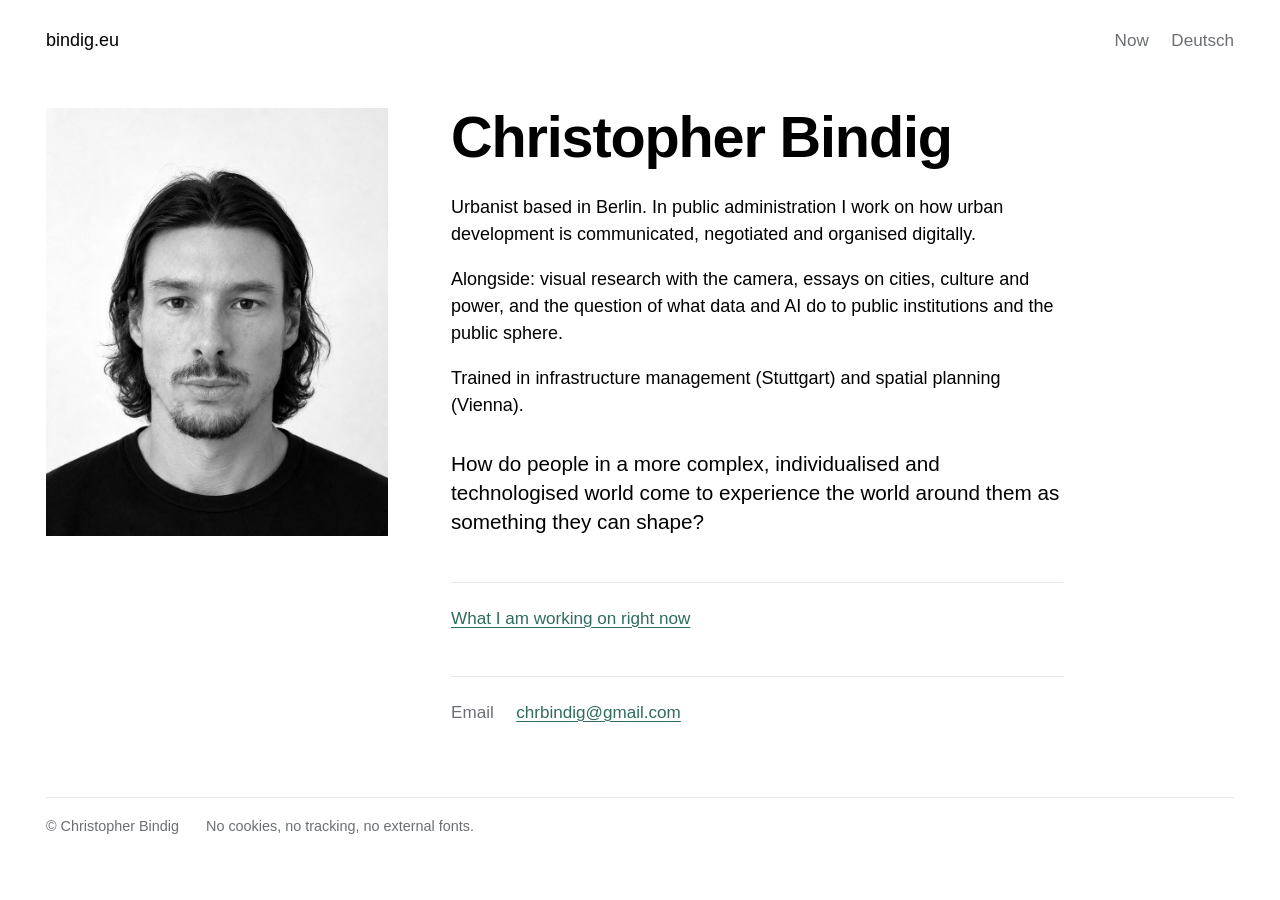
==== en/index.html @ d64b1f30 "Website V1: statische Seite DE/EN mit /now, Personendaten, Sitemap Co-Authored-By: Claude Fable 5.1 " ====
<!doctype html>
<html lang="en">
<head>
<meta charset="utf-8">
<meta name="viewport" content="width=device-width, initial-scale=1">
<title>Christopher Bindig – urbanist, Berlin</title>
<meta name="description" content="Christopher Bindig – urbanist in Berlin. Cities, public administration, digital systems, visual research, essays.">
<link rel="canonical" href="https://bindig.eu/en/">
<link rel="alternate" hreflang="de" href="https://bindig.eu/">
<link rel="alternate" hreflang="en" href="https://bindig.eu/en/">
<link rel="alternate" hreflang="x-default" href="https://bindig.eu/">
<link rel="stylesheet" href="/style.css">
<meta property="og:type" content="profile">
<meta property="og:title" content="Christopher Bindig – urbanist, Berlin">
<meta property="og:description" content="Cities, public administration, digital systems, visual research, essays.">
<meta property="og:url" content="https://bindig.eu/en/">
<meta property="og:image" content="https://bindig.eu/portrait.jpg">
<meta property="og:locale" content="en_GB">
<script type="application/ld+json">
{
  "@context": "https://schema.org",
  "@type": "Person",
  "@id": "https://bindig.eu/#person",
  "name": "Christopher Bindig",
  "url": "https://bindig.eu/",
  "image": "https://bindig.eu/portrait.jpg",
  "jobTitle": "Urbanist",
  "description": "Urbanist based in Berlin, working at the intersection of urban development, public administration and digital systems; visual research, essays.",
  "email": "mailto:chrbindig@gmail.com",
  "address": {"@type": "PostalAddress", "addressLocality": "Berlin", "addressCountry": "DE"},
  "alumniOf": [
    {"@type": "CollegeOrUniversity", "name": "TU Wien"},
    {"@type": "CollegeOrUniversity", "name": "Hochschule für Technik Stuttgart"}
  ],
  "knowsAbout": ["urban development", "spatial planning", "public participation", "public administration", "digital government", "visual research", "photography", "artificial intelligence"],
  "knowsLanguage": ["de", "en", "es"],
  "sameAs": []
}
</script>
</head>
<body>
<div class="page">
<header class="top">
  <a class="home" href="/en/" aria-current="page">bindig.eu</a>
  <nav aria-label="Navigation">
    <a href="/en/now/">Now</a>
    <a href="/" lang="de" hreflang="de">Deutsch</a>
  </nav>
</header>
<main>
  <figure class="portrait">
    <img src="/portrait.jpg" width="800" height="1000" alt="Portrait of Christopher Bindig, black-and-white photograph">
  </figure>
  <section class="bio">
    <h1>Christopher Bindig</h1>
    <p>Urbanist based in Berlin. In public administration I work on how urban development is communicated, negotiated and organised digitally.</p>
    <p>Alongside: visual research with the camera, essays on cities, culture and power, and the question of what data and AI do to public institutions and the public sphere.</p>
    <p>Trained in infrastructure management (Stuttgart) and spatial planning (Vienna).</p>
    <p class="question">How do people in a more complex, individualised and technologised world come to experience the world around them as something they can shape?</p>
    <div class="now-teaser">
      <a href="/en/now/">What I am working on right now</a>
    </div>
    <div class="contact">
      <dl>
        <dt>Email</dt><dd><a href="mailto:chrbindig@gmail.com">chrbindig@gmail.com</a></dd>
      </dl>
    </div>
  </section>
</main>
<footer class="bottom">
  <span>© Christopher Bindig</span>
  <span>No cookies, no tracking, no external fonts.</span>
</footer>
</div>
</body>
</html>
---- style.css ----
/* bindig.eu – ein Stylesheet, keine externen Anfragen */
:root{
  --paper:#ffffff;
  --ink:#000000;
  --muted:#6b6f73;
  --rule:#e4e6e7;
  --accent:#2f6b5e;
  --measure:34rem;
}
@media (prefers-color-scheme: dark){
  :root{--paper:#111213;--ink:#f2f2f0;--muted:#9a9ea2;--rule:#2a2c2e;--accent:#7fb8a8;}
}
*{box-sizing:border-box}
html{font-size:112.5%}
body{
  margin:0;background:var(--paper);color:var(--ink);
  font-family:"Helvetica Neue",Helvetica,Arial,sans-serif;
  line-height:1.5;-webkit-font-smoothing:antialiased;
}
a{color:var(--accent);text-decoration:underline;text-decoration-thickness:1px;text-underline-offset:.15em}
a:hover{text-decoration-thickness:2px}
a:focus-visible{outline:2px solid var(--accent);outline-offset:3px}
.page{max-width:68rem;margin:0 auto;padding:1.5rem 1rem 3rem}
header.top{display:flex;justify-content:space-between;align-items:baseline;gap:1rem;margin-bottom:3rem}
header.top .home{color:var(--ink);text-decoration:none;font-size:1rem}
header.top nav{display:flex;gap:1.25rem;font-size:.95rem}
header.top nav a{color:var(--muted);text-decoration:none}
header.top nav a[aria-current="page"]{color:var(--ink)}
header.top nav a:hover{color:var(--accent)}
main{display:grid;grid-template-columns:1fr;gap:2rem}
@media (min-width:46rem){main{grid-template-columns:minmax(14rem,19rem) 1fr;gap:3.5rem;align-items:start}}
figure.portrait{margin:0}
figure.portrait img{display:block;width:100%;height:auto;filter:grayscale(1);aspect-ratio:4/5;object-fit:cover}
figure.portrait figcaption{font-size:.8rem;color:var(--muted);margin-top:.5rem}
h1{font-weight:700;font-size:clamp(2rem,5.5vw,3.2rem);line-height:1.02;letter-spacing:-.02em;margin:0 0 1.5rem}
.bio p{max-width:var(--measure);margin:0 0 1rem;font-size:1rem}
.bio p.question{margin-top:1.75rem;font-size:1.15rem;line-height:1.4;color:var(--ink)}
.now-teaser{max-width:var(--measure);margin-top:2.5rem;padding-top:1.25rem;border-top:1px solid var(--rule);font-size:.95rem;color:var(--muted)}
.now-teaser a{color:var(--accent)}
.contact{max-width:var(--measure);margin-top:2.5rem;padding-top:1.25rem;border-top:1px solid var(--rule);font-size:.95rem}
.contact dl{margin:0;display:grid;grid-template-columns:max-content 1fr;gap:.25rem 1.25rem}
.contact dt{color:var(--muted)}.contact dd{margin:0}
footer.bottom{margin-top:4rem;padding-top:1rem;border-top:1px solid var(--rule);font-size:.8rem;color:var(--muted);display:flex;flex-wrap:wrap;gap:.5rem 1.5rem}
footer.bottom a{color:var(--muted)}
.now h1{font-size:clamp(1.8rem,4vw,2.4rem)}
.now .stamp{color:var(--muted);font-size:.9rem;margin:-1rem 0 1.5rem}
.now ul{max-width:var(--measure);padding-left:1.1rem;margin:0}
.now li{margin-bottom:.6rem}
.sections{max-width:var(--measure);margin-top:2.5rem;padding-top:1.25rem;border-top:1px solid var(--rule);font-size:.95rem;color:var(--muted)}
@media (prefers-reduced-motion:no-preference){a{transition:text-decoration-thickness .12s}}
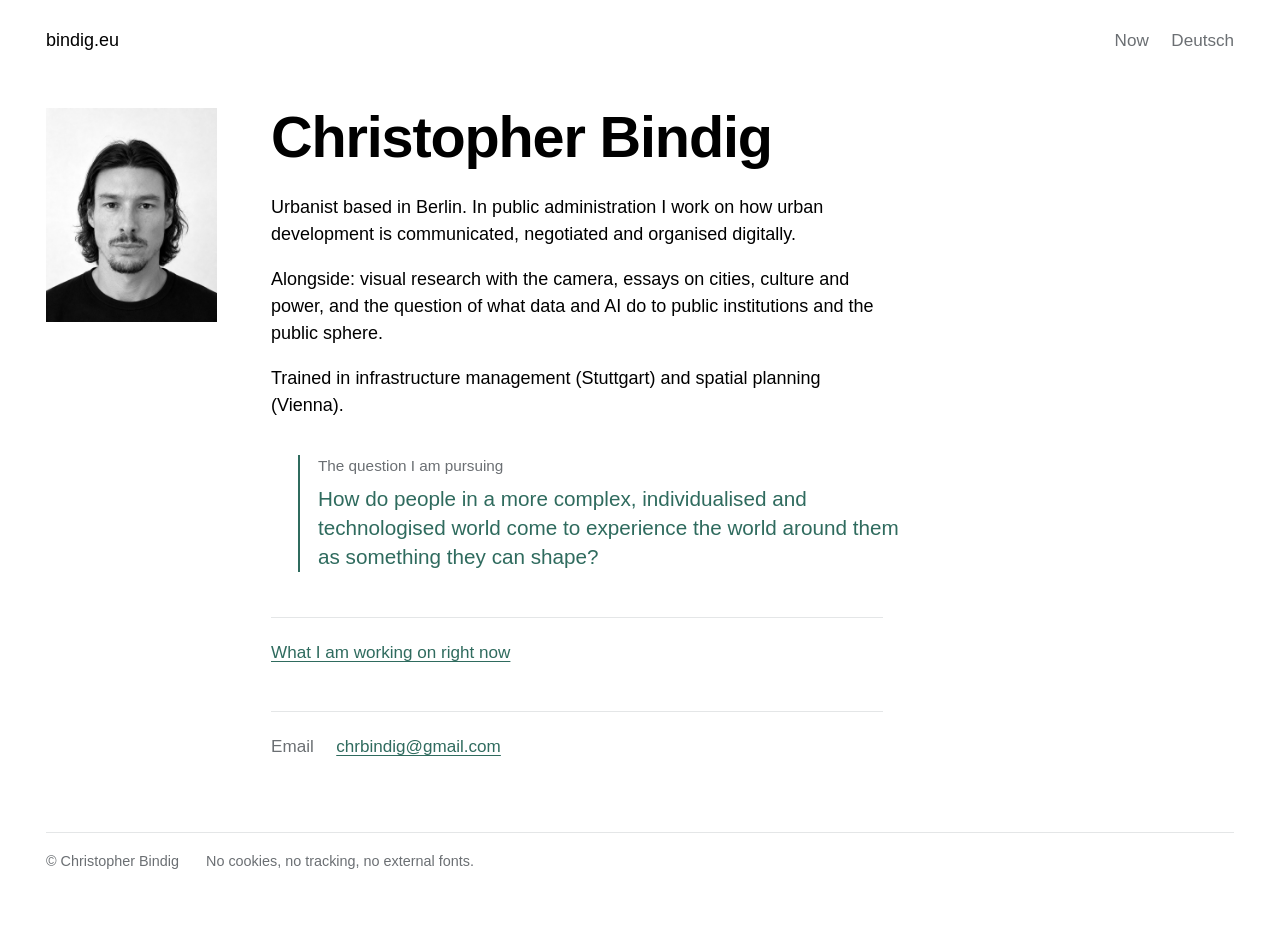
==== commit 341d9d0f: "Leitfrage als eingerückter Block mit Überschrift Co-Authored-By: Claude Fable 5.1 <noreply@anthropic" ====
--- a/en/index.html
+++ b/en/index.html
@@ -56,7 +56,10 @@
     <p>Urbanist based in Berlin. In public administration I work on how urban development is communicated, negotiated and organised digitally.</p>
     <p>Alongside: visual research with the camera, essays on cities, culture and power, and the question of what data and AI do to public institutions and the public sphere.</p>
     <p>Trained in infrastructure management (Stuttgart) and spatial planning (Vienna).</p>
-    <p class="question">How do people in a more complex, individualised and technologised world come to experience the world around them as something they can shape?</p>
+    <aside class="question">
+      <h2>The question I am pursuing</h2>
+      <p>How do people in a more complex, individualised and technologised world come to experience the world around them as something they can shape?</p>
+    </aside>
     <div class="now-teaser">
       <a href="/en/now/">What I am working on right now</a>
     </div>
--- a/style.css
+++ b/style.css
@@ -28,13 +28,16 @@
 header.top nav a[aria-current="page"]{color:var(--ink)}
 header.top nav a:hover{color:var(--accent)}
 main{display:grid;grid-template-columns:1fr;gap:2rem}
-@media (min-width:46rem){main{grid-template-columns:minmax(14rem,19rem) 1fr;gap:3.5rem;align-items:start}}
-figure.portrait{margin:0}
+@media (min-width:46rem){main{grid-template-columns:9.5rem 1fr;gap:3rem;align-items:start}}
+figure.portrait{margin:0;width:9.5rem}
 figure.portrait img{display:block;width:100%;height:auto;filter:grayscale(1);aspect-ratio:4/5;object-fit:cover}
 figure.portrait figcaption{font-size:.8rem;color:var(--muted);margin-top:.5rem}
 h1{font-weight:700;font-size:clamp(2rem,5.5vw,3.2rem);line-height:1.02;letter-spacing:-.02em;margin:0 0 1.5rem}
 .bio p{max-width:var(--measure);margin:0 0 1rem;font-size:1rem}
-.bio p.question{margin-top:1.75rem;font-size:1.15rem;line-height:1.4;color:var(--ink)}
+.question{max-width:var(--measure);margin:2rem 0 0 1.5rem;padding-left:1rem;border-left:2px solid var(--accent);color:var(--accent)}
+.question h2{font-size:.85rem;font-weight:400;margin:0 0 .4rem;color:var(--muted)}
+.question p{margin:0;font-size:1.15rem;line-height:1.4;color:var(--accent)}
+@media (max-width:46rem){.question{margin-left:.5rem}}
 .now-teaser{max-width:var(--measure);margin-top:2.5rem;padding-top:1.25rem;border-top:1px solid var(--rule);font-size:.95rem;color:var(--muted)}
 .now-teaser a{color:var(--accent)}
 .contact{max-width:var(--measure);margin-top:2.5rem;padding-top:1.25rem;border-top:1px solid var(--rule);font-size:.95rem}
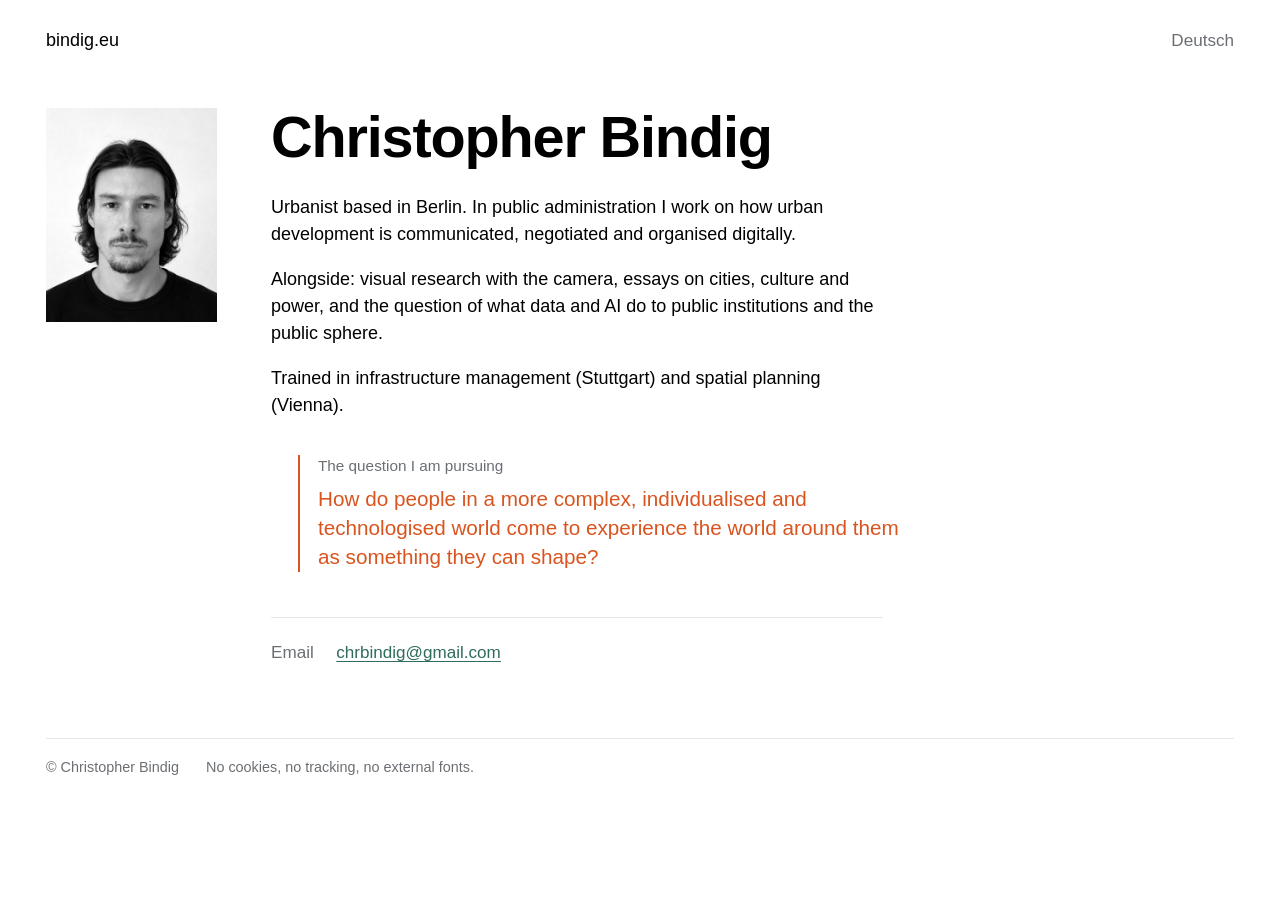
==== commit 48b407d0: "Now-Seiten vorerst entfernt" ====
--- a/en/index.html
+++ b/en/index.html
@@ -43,7 +43,6 @@
 <header class="top">
   <a class="home" href="/en/" aria-current="page">bindig.eu</a>
   <nav aria-label="Navigation">
-    <a href="/en/now/">Now</a>
     <a href="/" lang="de" hreflang="de">Deutsch</a>
   </nav>
 </header>
@@ -60,9 +59,6 @@
       <h2>The question I am pursuing</h2>
       <p>How do people in a more complex, individualised and technologised world come to experience the world around them as something they can shape?</p>
     </aside>
-    <div class="now-teaser">
-      <a href="/en/now/">What I am working on right now</a>
-    </div>
     <div class="contact">
       <dl>
         <dt>Email</dt><dd><a href="mailto:chrbindig@gmail.com">chrbindig@gmail.com</a></dd>
--- a/style.css
+++ b/style.css
@@ -5,10 +5,11 @@
   --muted:#6b6f73;
   --rule:#e4e6e7;
   --accent:#2f6b5e;
+  --question:#d9541e;
   --measure:34rem;
 }
 @media (prefers-color-scheme: dark){
-  :root{--paper:#111213;--ink:#f2f2f0;--muted:#9a9ea2;--rule:#2a2c2e;--accent:#7fb8a8;}
+  :root{--paper:#111213;--ink:#f2f2f0;--muted:#9a9ea2;--rule:#2a2c2e;--accent:#7fb8a8;--question:#f08a4b;}
 }
 *{box-sizing:border-box}
 html{font-size:112.5%}
@@ -34,9 +35,9 @@
 figure.portrait figcaption{font-size:.8rem;color:var(--muted);margin-top:.5rem}
 h1{font-weight:700;font-size:clamp(2rem,5.5vw,3.2rem);line-height:1.02;letter-spacing:-.02em;margin:0 0 1.5rem}
 .bio p{max-width:var(--measure);margin:0 0 1rem;font-size:1rem}
-.question{max-width:var(--measure);margin:2rem 0 0 1.5rem;padding-left:1rem;border-left:2px solid var(--accent);color:var(--accent)}
+.question{max-width:var(--measure);margin:2rem 0 0 1.5rem;padding-left:1rem;border-left:2px solid var(--question);color:var(--question)}
 .question h2{font-size:.85rem;font-weight:400;margin:0 0 .4rem;color:var(--muted)}
-.question p{margin:0;font-size:1.15rem;line-height:1.4;color:var(--accent)}
+.question p{margin:0;font-size:1.15rem;line-height:1.4;color:var(--question)}
 @media (max-width:46rem){.question{margin-left:.5rem}}
 .now-teaser{max-width:var(--measure);margin-top:2.5rem;padding-top:1.25rem;border-top:1px solid var(--rule);font-size:.95rem;color:var(--muted)}
 .now-teaser a{color:var(--accent)}
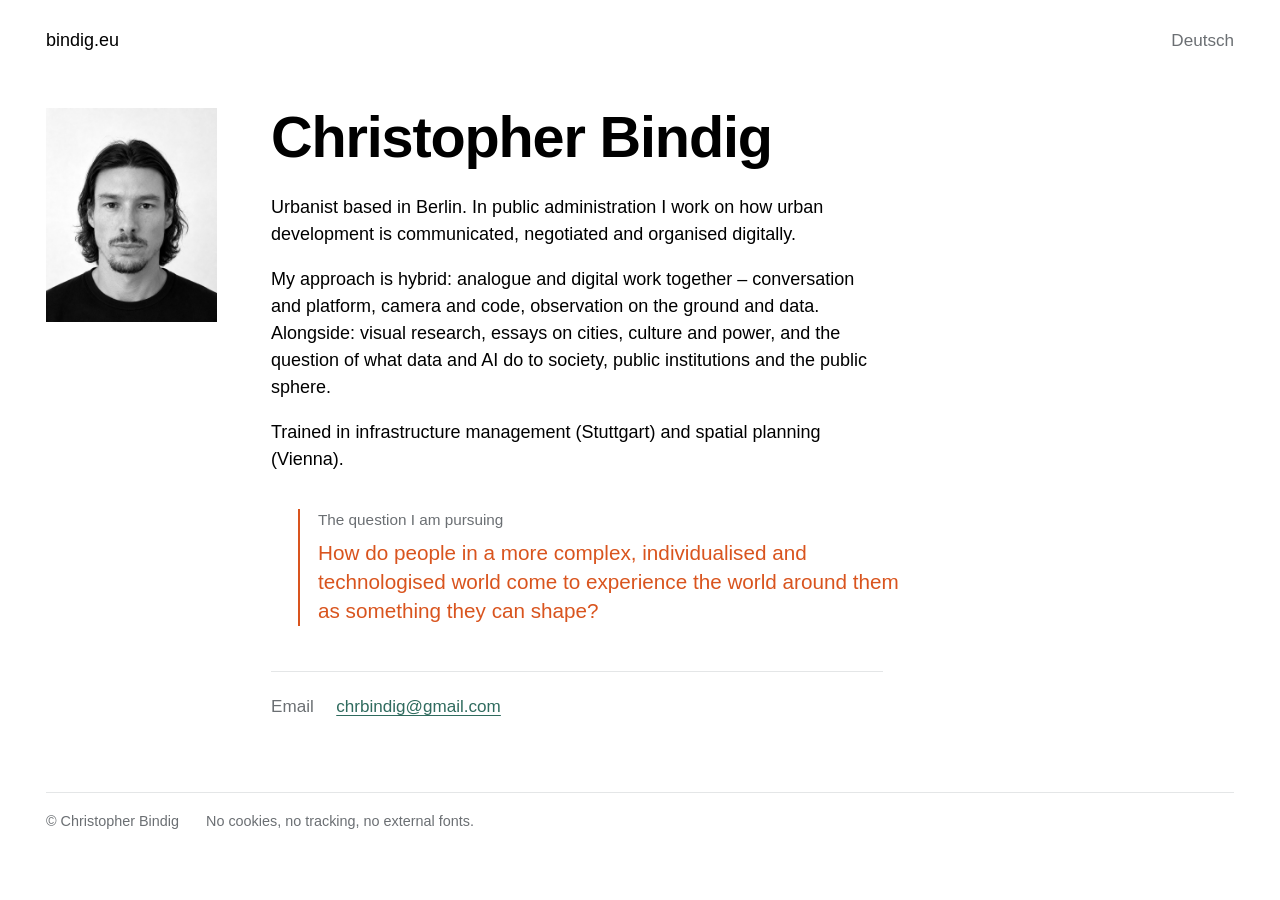
==== commit ba60f7f6: "Bio: hybrider Ansatz analog/digital, Gesellschaft ergänzt" ====
--- a/en/index.html
+++ b/en/index.html
@@ -32,7 +32,7 @@
     {"@type": "CollegeOrUniversity", "name": "TU Wien"},
     {"@type": "CollegeOrUniversity", "name": "Hochschule für Technik Stuttgart"}
   ],
-  "knowsAbout": ["urban development", "spatial planning", "public participation", "public administration", "digital government", "visual research", "photography", "artificial intelligence"],
+  "knowsAbout": ["urban development", "spatial planning", "public participation", "public administration", "digital government", "visual research", "photography", "data", "artificial intelligence", "society"],
   "knowsLanguage": ["de", "en", "es"],
   "sameAs": []
 }
@@ -53,7 +53,7 @@
   <section class="bio">
     <h1>Christopher Bindig</h1>
     <p>Urbanist based in Berlin. In public administration I work on how urban development is communicated, negotiated and organised digitally.</p>
-    <p>Alongside: visual research with the camera, essays on cities, culture and power, and the question of what data and AI do to public institutions and the public sphere.</p>
+    <p>My approach is hybrid: analogue and digital work together – conversation and platform, camera and code, observation on the ground and data. Alongside: visual research, essays on cities, culture and power, and the question of what data and AI do to society, public institutions and the public sphere.</p>
     <p>Trained in infrastructure management (Stuttgart) and spatial planning (Vienna).</p>
     <aside class="question">
       <h2>The question I am pursuing</h2>
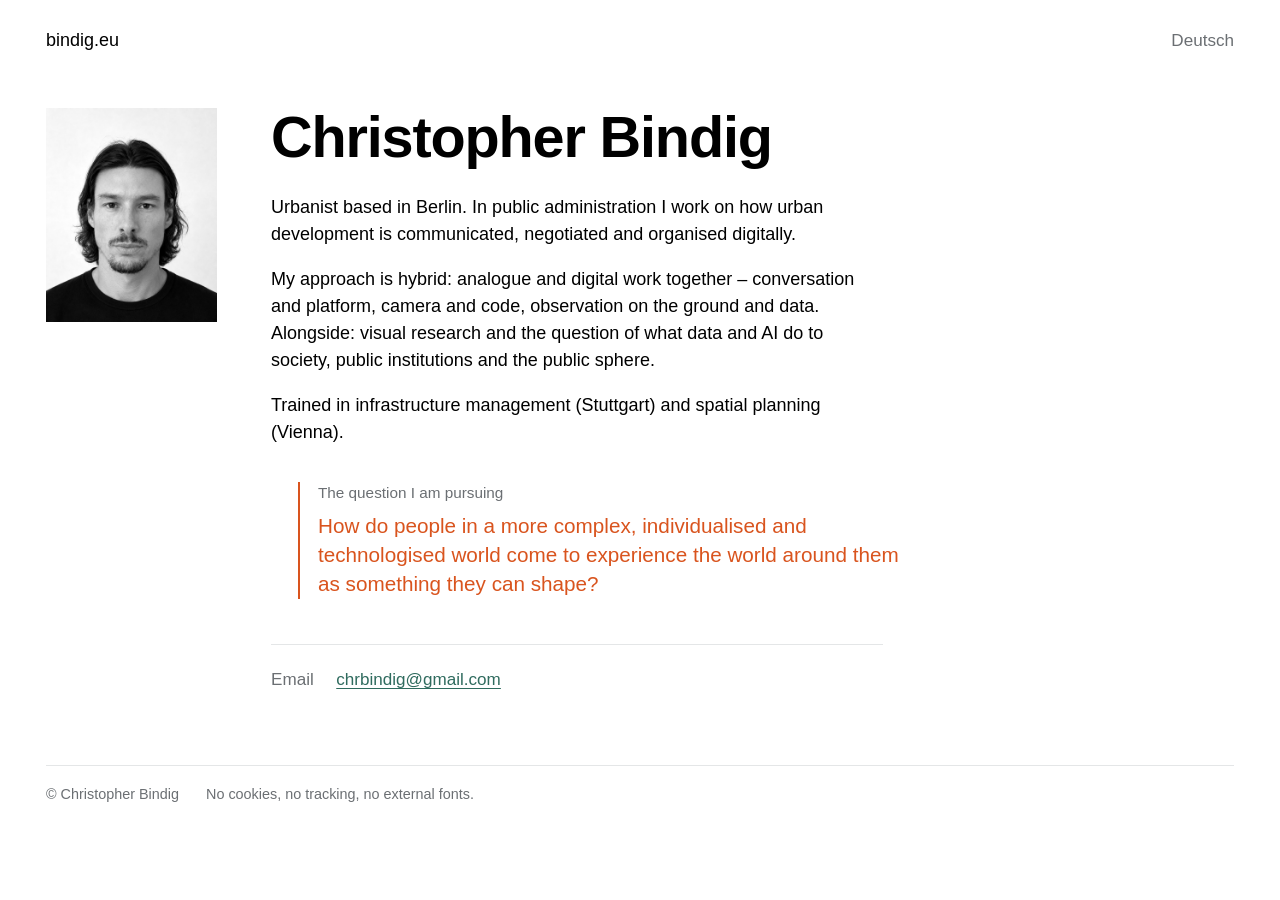
==== commit c56befe3: "Bio: Essays herausgenommen" ====
--- a/en/index.html
+++ b/en/index.html
@@ -4,15 +4,18 @@
 <meta charset="utf-8">
 <meta name="viewport" content="width=device-width, initial-scale=1">
 <title>Christopher Bindig – urbanist, Berlin</title>
-<meta name="description" content="Christopher Bindig – urbanist in Berlin. Cities, public administration, digital systems, visual research, essays.">
+<meta name="description" content="Christopher Bindig – urbanist in Berlin. Cities, public administration, digital systems, visual research.">
 <link rel="canonical" href="https://bindig.eu/en/">
 <link rel="alternate" hreflang="de" href="https://bindig.eu/">
 <link rel="alternate" hreflang="en" href="https://bindig.eu/en/">
 <link rel="alternate" hreflang="x-default" href="https://bindig.eu/">
 <link rel="stylesheet" href="/style.css">
+<link rel="icon" href="/favicon.svg" type="image/svg+xml">
+<link rel="icon" href="/favicon-32.png" sizes="32x32" type="image/png">
+<link rel="apple-touch-icon" href="/apple-touch-icon.png">
 <meta property="og:type" content="profile">
 <meta property="og:title" content="Christopher Bindig – urbanist, Berlin">
-<meta property="og:description" content="Cities, public administration, digital systems, visual research, essays.">
+<meta property="og:description" content="Cities, public administration, digital systems, visual research.">
 <meta property="og:url" content="https://bindig.eu/en/">
 <meta property="og:image" content="https://bindig.eu/portrait.jpg">
 <meta property="og:locale" content="en_GB">
@@ -25,7 +28,7 @@
   "url": "https://bindig.eu/",
   "image": "https://bindig.eu/portrait.jpg",
   "jobTitle": "Urbanist",
-  "description": "Urbanist based in Berlin, working at the intersection of urban development, public administration and digital systems; visual research, essays.",
+  "description": "Urbanist based in Berlin, working at the intersection of urban development, public administration and digital systems; visual research.",
   "email": "mailto:chrbindig@gmail.com",
   "address": {"@type": "PostalAddress", "addressLocality": "Berlin", "addressCountry": "DE"},
   "alumniOf": [
@@ -53,7 +56,7 @@
   <section class="bio">
     <h1>Christopher Bindig</h1>
     <p>Urbanist based in Berlin. In public administration I work on how urban development is communicated, negotiated and organised digitally.</p>
-    <p>My approach is hybrid: analogue and digital work together – conversation and platform, camera and code, observation on the ground and data. Alongside: visual research, essays on cities, culture and power, and the question of what data and AI do to society, public institutions and the public sphere.</p>
+    <p>My approach is hybrid: analogue and digital work together – conversation and platform, camera and code, observation on the ground and data. Alongside: visual research and the question of what data and AI do to society, public institutions and the public sphere.</p>
     <p>Trained in infrastructure management (Stuttgart) and spatial planning (Vienna).</p>
     <aside class="question">
       <h2>The question I am pursuing</h2>
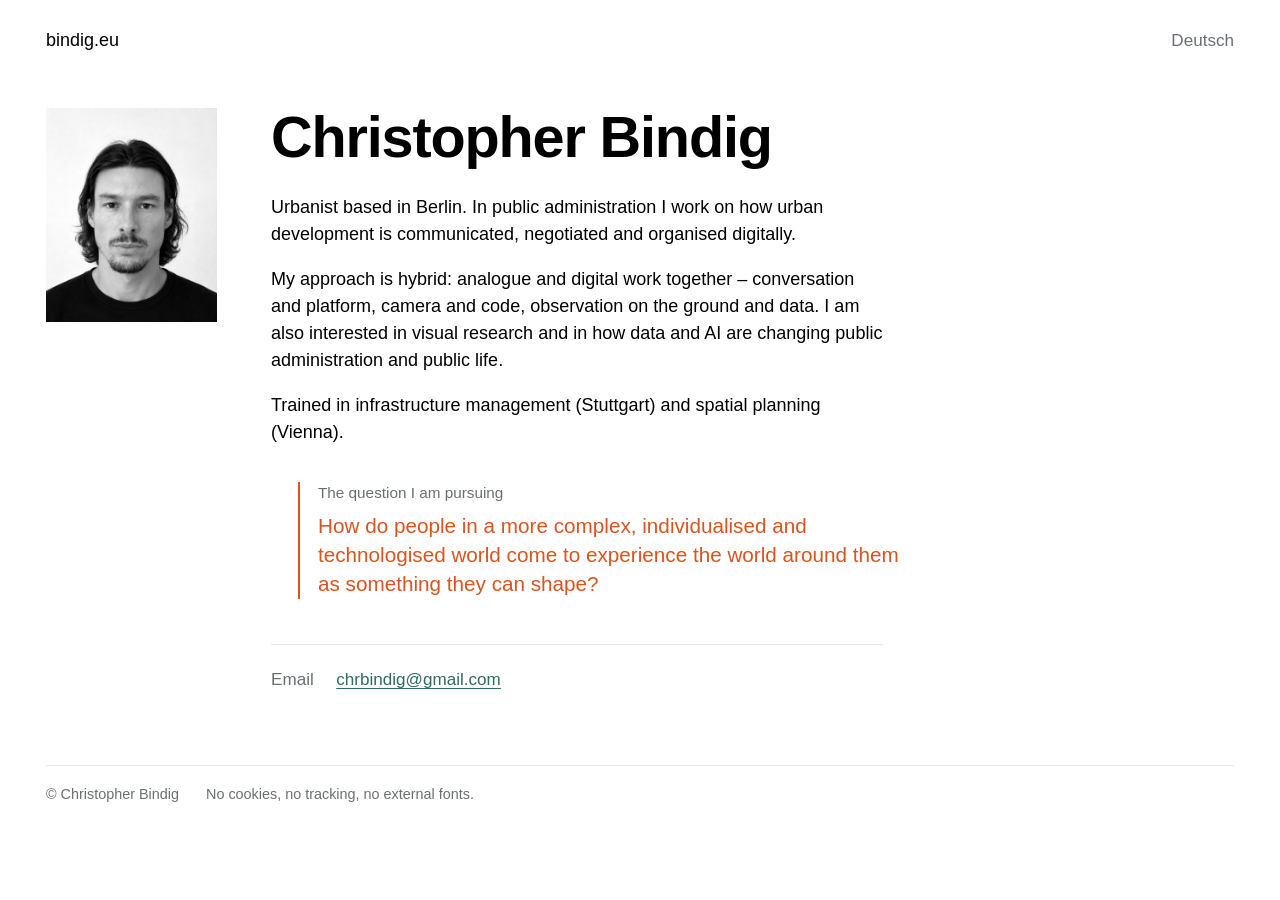
==== commit 9a49f2d4: "Bio: Satz zu Daten und KI neutraler" ====
--- a/en/index.html
+++ b/en/index.html
@@ -56,7 +56,7 @@
   <section class="bio">
     <h1>Christopher Bindig</h1>
     <p>Urbanist based in Berlin. In public administration I work on how urban development is communicated, negotiated and organised digitally.</p>
-    <p>My approach is hybrid: analogue and digital work together – conversation and platform, camera and code, observation on the ground and data. Alongside: visual research and the question of what data and AI do to society, public institutions and the public sphere.</p>
+    <p>My approach is hybrid: analogue and digital work together – conversation and platform, camera and code, observation on the ground and data. I am also interested in visual research and in how data and AI are changing public administration and public life.</p>
     <p>Trained in infrastructure management (Stuttgart) and spatial planning (Vienna).</p>
     <aside class="question">
       <h2>The question I am pursuing</h2>
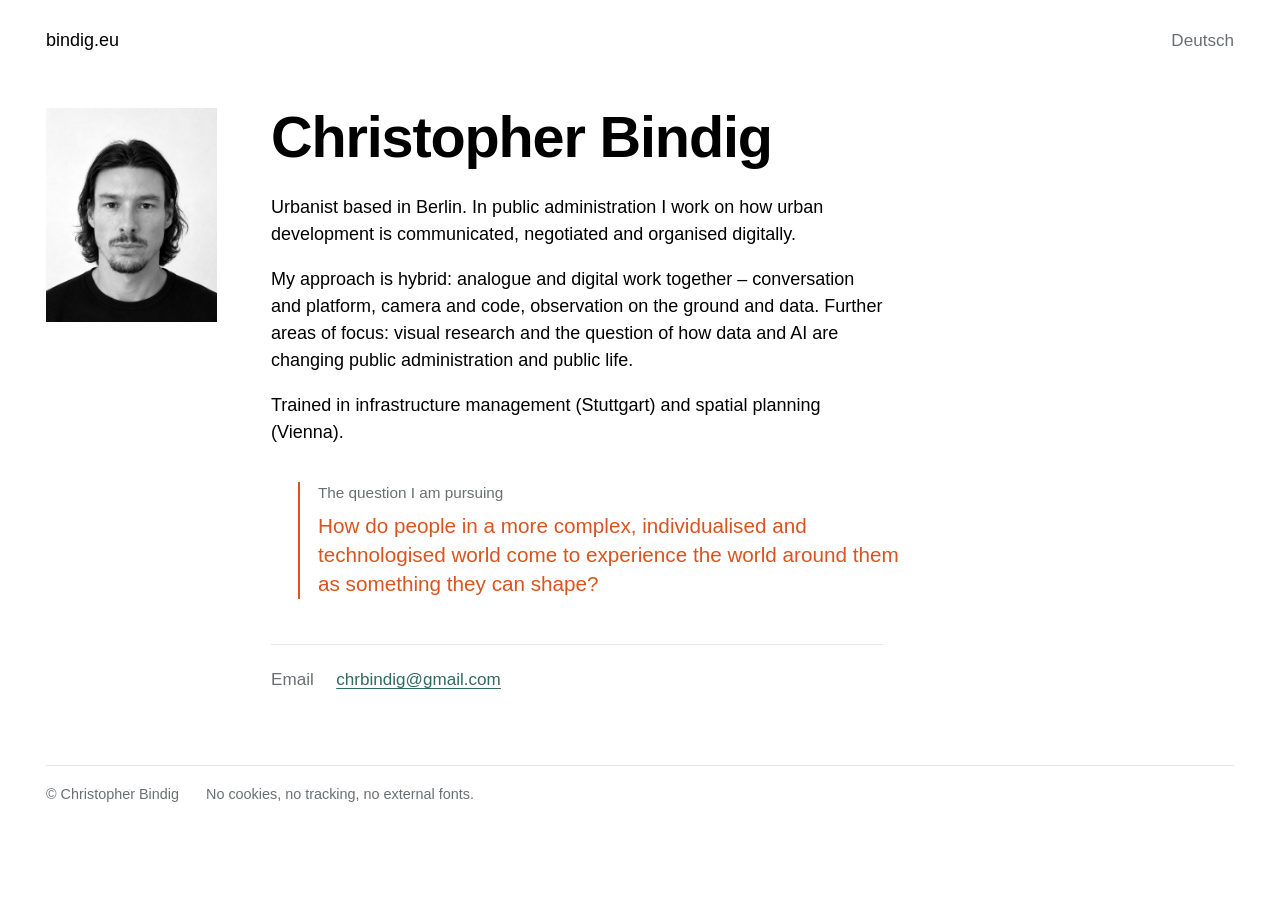
==== commit 74bdce3f: "Bio: weitere Schwerpunkte" ====
--- a/en/index.html
+++ b/en/index.html
@@ -56,7 +56,7 @@
   <section class="bio">
     <h1>Christopher Bindig</h1>
     <p>Urbanist based in Berlin. In public administration I work on how urban development is communicated, negotiated and organised digitally.</p>
-    <p>My approach is hybrid: analogue and digital work together – conversation and platform, camera and code, observation on the ground and data. I am also interested in visual research and in how data and AI are changing public administration and public life.</p>
+    <p>My approach is hybrid: analogue and digital work together – conversation and platform, camera and code, observation on the ground and data. Further areas of focus: visual research and the question of how data and AI are changing public administration and public life.</p>
     <p>Trained in infrastructure management (Stuttgart) and spatial planning (Vienna).</p>
     <aside class="question">
       <h2>The question I am pursuing</h2>
